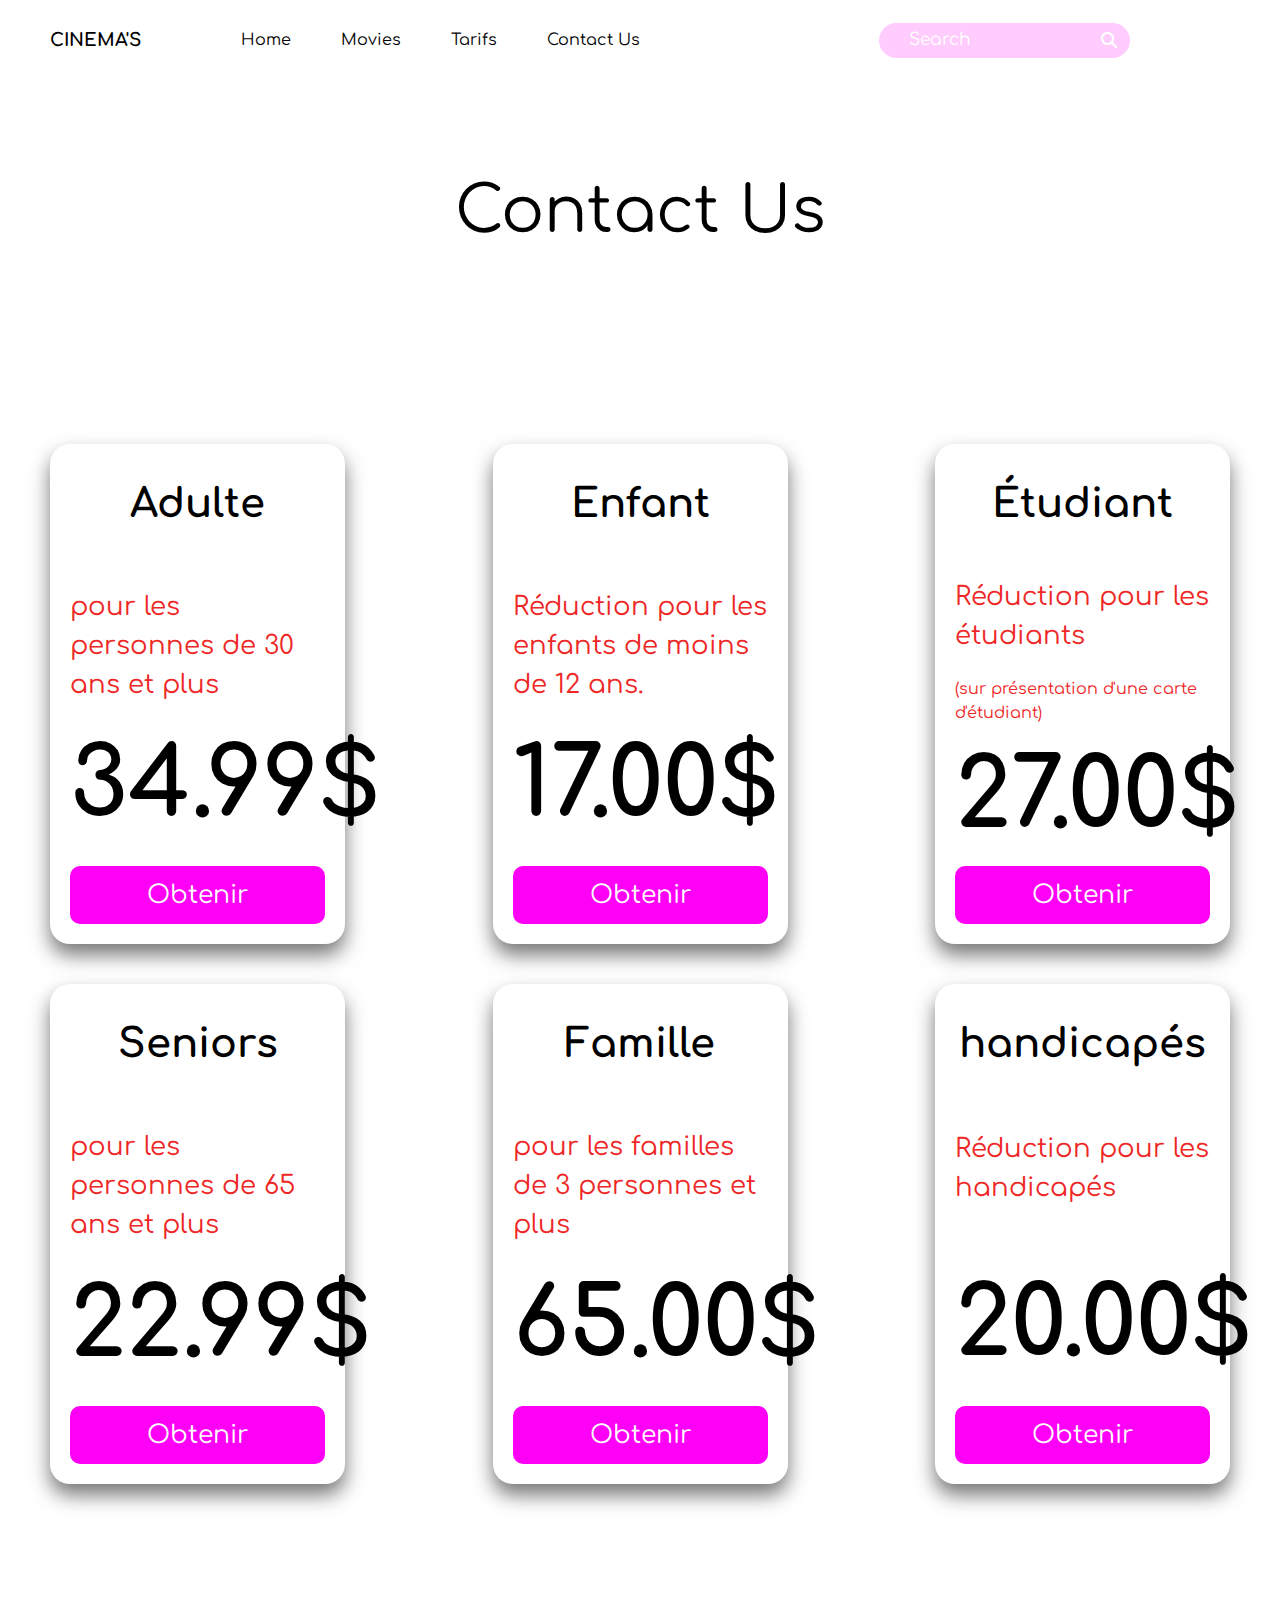
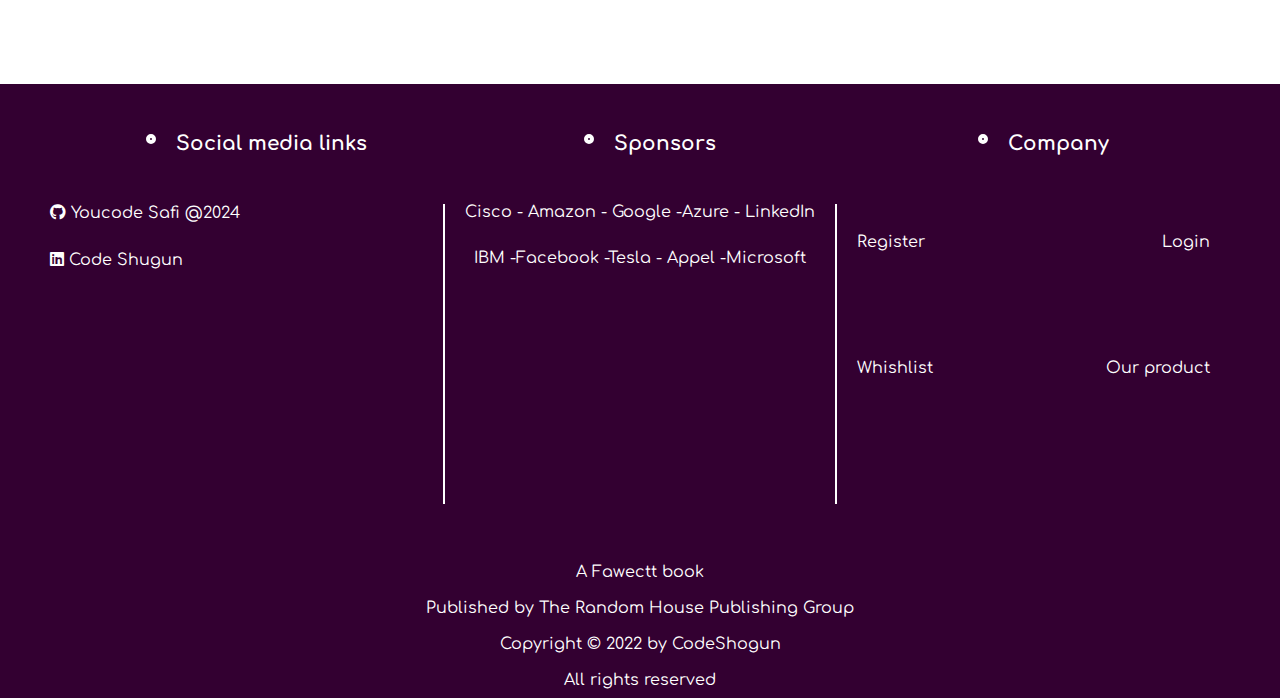
==== project/contact.html @ e2c9d291 "some changes in the navbars and create an empty contact page" ====
<!DOCTYPE html>
<html lang="en">
  <head>
    <meta charset="UTF-8" />
    <meta name="viewport" content="width=device-width, initial-scale=1.0" />
    <link href="/project/index.css" rel="stylesheet" />
    <link href="/project/assets/css/all.min.css" rel="stylesheet" />
    <link href="/project/assets/css/fontawesome.min.css" rel="stylesheet" />

    <title>Cinema's / Home</title>
  </head>
  <body>
    <header>
      <nav>
        <div class="navbar container">
          <h3>CINEMA'S</h3>
          <div>
            <ul class="links">
              <li>
                <a href="/project/">Home</a>
              </li>
              <li>
                <a href="/project/movies">Movies</a>
              </li>
              <li>
                <a href="/project/tarifs">Tarifs</a>
              </li>
              <li>
                <a href="/project/contact.html">Contact Us</a>
              </li>
            </ul>
            <div class="search">
              <input placeholder="Search" />
              <i class="fa-solid fa-magnifying-glass"></i>
            </div>
          </div>
        </div>
      </nav>
    </header>
    <main class="tarifs">
      <h1 class="title">Contact Us</h1>
      <section class="cards container">
        <div class="card">
          <h3>Adulte</h3>
          <p>pour les personnes de 30 ans et plus</p>
          <h2>34.99$</h2>
          <a href="/project/tarifs.html">
            <button>Obtenir</button>
          </a>
        </div>
        <div class="card">
          <h3>Enfant</h3>
          <p>Réduction pour les
            enfants de moins 
            de 12 ans.</p>
          <h2>17.00$</h2>
          <a href="/project/tarifs.html">
            <button>Obtenir</button>
          </a>
        </div>
        <div class="card">
          <h3>Étudiant</h3>
          <p>Réduction pour les
            étudiants</p>
            <p class="sub-condition">(sur présentation d'une carte d'étudiant)</p>
          <h2>27.00$</h2>
          <a href="/project/tarifs.html">
            <button>Obtenir</button>
          </a>
        </div>
        <div class="card">
          <h3>Seniors</h3>
          <p>pour les personnes
            de 65 ans et plus</p>
          <h2>22.99$</h2>
          <a href="/project/tarifs.html">
            <button>Obtenir</button>
          </a>
        </div>
        <div class="card">
          <h3>Famille</h3>
          <p>pour les familles
            de 3 personnes 
            et plus</p>
          <h2>65.00$</h2>
          <a href="/project/tarifs.html">
            <button>Obtenir</button>
          </a>
        </div>
        <div class="card">
          <h3>handicapés</h3>
          <p>Réduction pour les
            handicapés</p>
            <p class="sub-condition"></p>
          <h2>20.00$</h2>
          <a href="/project/tarifs.html">
            <button>Obtenir</button>
          </a>
        </div>
      </section>
    </main>
    <footer>
      <div class="footer container">
        <section>
          <h2><span></span>Social media links</h2>
          <div>
            <p>
              <i class="fa-brands fa-github"></i>
              Youcode Safi @2024
            </p>
            <p>
              <i class="fa-brands fa-linkedin"></i>
              Code Shugun
            </p>
          </div>
        </section>
        <section>
          <h2><span></span>Sponsors</h2>
          <div>
            <p>Cisco - Amazon - Google -Azure - LinkedIn</p>
            <p>IBM -Facebook -Tesla - Appel -Microsoft</p>
          </div>
        </section>
        <section>
          <h2><span></span>Company</h2>
          <div>
            <div class="d-flex">
              <p>Register</p>
              <p>Login</p>
            </div>
            <div class="d-flex">
              <p>Whishlist</p>
              <p>Our product</p>
            </div>
          </div>
        </section>
      </div>
      <div class="copyright">
        <p>A Fawectt book</p>
        <p>Published by The Random House Publishing Group</p>
        <p>Copyright © 2022 by CodeShogun</p>
        <p>All rights reserved</p>
      </div>
    </footer>
  </body>
</html>
---- project/index.css ----
@import url("/project/variables.css");

.container {
  margin-inline: 50px;
}
.navbar {
  height: 80px;
  display: flex;
  align-items: center;
  justify-content: space-between;
}
.navbar h3 {
  font-weight: bold;
  font-size: large;
}

.navbar > div {
  display: flex;
  width: 100%;
  align-items: center;
  justify-content: space-around;
  column-gap: 40px;
}

.navbar > div .links {
  display: flex;
  align-items: center;
  column-gap: 50px;
}

.navbar > div .links li a {
  text-decoration: none;
  color: black;
  transition: 0.3s color ease;
}

.navbar > div .links li a:hover {
  color: var(--primary-color);
}
.navbar .search input {
  border: none;
  padding: 10px 30px 10px 30px;
  border-radius: 20px;
  color: white;
  background-color: var(--primary-color-transparent);
}
.navbar .search input:focus {
  outline: none;
}
.navbar .search input::placeholder {
  color: white;
  font-size: 17px;
}
.navbar .search {
  position: relative;
}
.navbar .search i {
  position: absolute;
  right: 13px;
  top: 9px;
  color: white;
}
header .landing {
  margin-top: 30px;
  margin-bottom: 30px;
  min-height: 90vh;
  border-radius: 20px 20px 200px 20px;
  background: linear-gradient(135deg, #ca26ff 7%, #f4cac0 85%, #fff3b0 100%);
  padding: 20px;
  display: flex;
  row-gap: 20px;
  align-items: center;
}

header .landing .text h1 {
  font-weight: bold;
  color: black;
  font-size: 40px;
  margin-top: 30px;
  margin-bottom: 15px;
  letter-spacing: 10px;
}
header .landing .text h2 {
  font-size: 25px;
  margin-bottom: 25px;
  letter-spacing: 10px;
}

header .landing .text {
  flex-basis: 50%;
  color: white;
  margin-left: 20px;
}

header .landing .text p {
  width: 80%;
  line-height: 1.6;
}
header .landing .text button {
  padding: 15px 30px 15px 30px;
  font-size: 17px;
  margin-top: 20px;
  background-color: black;
  color: white;
  border: none;
  border-radius: 30px;
}

header .landing .image {
  flex-basis: 50%;
  margin-left: auto;
  display: flex;
  justify-content: center;
}

main .section_title {
  position: relative;
  margin: 50px 20px 50px 20px;
}

main .section_title::before {
  content: "";
  position: absolute;
  width: 100%;
  height: 1px;
  background-color: black;
  bottom: 12px;
  z-index: -2;
}
main .section_title h4 {
  font-size: large;
  font-weight: bold;
  margin-left: 40px;
  padding: 10px;
  width: fit-content;
  background-color: white;
}

.films {
  margin-top: 50px;
  margin-bottom: 50px;
  display: flex;
  align-items: flex-start;
  justify-content: space-evenly;
  column-gap: 30px;
}
.films .film {
  position: relative;
  width: 200px;
}
.films .film .cover img {
  border-radius: 20px;
  width: 200px;
  height: 296px;
}

.films .film button {
  width: 100%;
  padding-top: 15px;
  padding-bottom: 15px;
  font-size: large;
  color: white;
  background-color: var(--dark-primary);
  border-radius: 30px;
  border: none;
  margin-top: 15px;
  cursor: pointer;
}
.explore h1 {
  font-size: 30px;
  font-weight: 600;
  text-align: center;
  margin-top: 100px;
  margin-bottom: 50px;
}

.explore .categories {
  display: flex;
  align-items: center;
  column-gap: 30px;
  padding-bottom: 20px;
  width: fit-content;
  margin-inline: auto;
  margin-top: 20px;
  padding-inline: 20px;
  padding-bottom: 1px;
  margin-bottom: 80px;
  border-bottom: 1px solid black;
}

.explore .categories li {
  font-weight: 600;
  cursor: pointer;
  transition: color 0.5 ease;
  padding-bottom: 20px;
  position: relative;
}
.explore .categories li:hover::before {
  position: absolute;
  content: "";
  width: 100%;
  height: 4px;
  border-radius: 10px;
  background-color: var(--dark-primary);
  bottom: -2px;
}

.explore {
  margin-top: 20px;
  margin-bottom: 20px;
}
.explore .images {
  display: grid;
  grid-template-columns: repeat(3, 1fr);
  gap: 50px;
  margin-inline: 200px;
}
.explore .images img {
  width: 100%;
  height: 500px;
  border-radius: 10px;
  object-fit: cover;
}
.services h1 {
  font-size: 30px;
  font-weight: 600;
  margin-top: 100px;
  margin-bottom: 50px;
}

.services .cards {
  display: flex;
  align-items: center;
  justify-content: space-between;
  margin-block: 50px;
  padding-inline: 100px;
}
.services .cards .card {
  width: 300px;
  height: 450px;
  border-radius: 10px;
  box-shadow: 1px 20px 19px 0px #ddd;
  display: flex;
  flex-direction: column;
  justify-content: space-between;
  border-radius: 10px;
  overflow: hidden;
}
.services .cards .card .card_header,
.services .cards .card .card_footer {
  padding: 10px;
  background-color: var(--dark-primary);
  opacity: 0.8;
  text-align: center;
  color: white;
  font-size: 20px;
  cursor: pointer;
}

.services .cards .card .card_content p {
  margin-block: 20px;
  padding-inline: 10px;
  line-height: 1.5;
}

.d-flex {
  display: flex;
  justify-items: center;
  justify-content: space-between;
  margin-inline: 20px;
}

footer {
  min-height: 50vh;
  background-color: var(--dark-primary);
  color: white;
}

.footer {
  display: flex;
  align-items: start;
  padding-block: 50px;
}
.footer section {
  width: 100%;
}
.footer section h2 {
  text-align: center;
  font-size: 20px;
  font-weight: bolder;
  display: flex;
  justify-content: center;
}
.footer section h2 span {
  display: block;
  width: 10px;
  height: 10px;
  border-radius: 50%;
  border: 4px solid white;
  margin-inline: 20px;
}

.footer section div {
  margin-top: 50px;
}
.footer section div p {
  margin-block: 30px;
}

.footer section:nth-child(2) div {
  border-right: 2px solid white;
  border-left: 2px solid white;
  height: 300px;
  text-align: center;
}

footer .copyright p {
  text-align: center;
  padding-block: 10px;
}

/* TARIFS  */

.tarifs .title {
  text-align: center;
  font-size: 64px;
  margin-block: 100px;
}

.tarifs .cards {
  margin-block: 200px;
  display: flex;
  flex-wrap: wrap;
  justify-content: space-between;
  align-items: center;
  gap: 40px;
}

.tarifs .cards .card {
  display: flex;
  flex-direction: column;
  justify-content: space-between;
  width: 25%;
  height: 500px;
  border-radius: 20px;
  padding: 20px;
  box-shadow: 0px 11px 20px 0px #777777;

  & h3 {
    font-size: 40px;
    text-align: center;
    margin-bottom: 30px;
    margin-top: 20px;
    font-weight: bold;
  }
  & h2 {
    font-size: 96px;
    text-align: center;
    font-weight: bolder;
  }
  & p {
    font-size: 26px;
    color: rgb(238, 39, 39);
    line-height: 1.5;
  }
  & .sub-condition {
    font-size: 16px;
  }
  & button {
    padding: 15px 10px 15px 10px;
    border: none;
    border-radius: 10px;
    background-color: var(--primary-color);
    color: white;
    width: 100%;
    font-size: 25px;
    cursor: pointer;
  }
}

.landing-movies {
  height: 90vh;
  border-radius: 20px;
  padding: 40px;
  margin-inline: 20px;
  background-image: url("/project/assets/movie-background .png");
  position: relative;
  & .content {
    position: relative;
    z-index: 99;
    & h1 {
      font-size: 65px;
      color: white;
      font-weight: bold;
      margin-top: 50px;
      margin-bottom: 20px;
      letter-spacing: 3px;
      & span {
        color: var(--primary-color);
      }
    }
    & p {
      font-weight: 900;
      letter-spacing: 1px;
      font-size: 25px;
      color: white;
      line-height: 1.6;
    }
  }
}
.landing-movies::before {
  position: absolute;
  content: "";
  width: 100%;
  height: 100%;
  background-color: rgba(0, 0, 0, 0.53);
  top: 0;
  left: 0;
  border-radius: 20px;
  z-index: 1;
}
.movies {
  & .title {
    margin-block: 20px;
    display: flex;
    align-items: center;
    justify-content: start;
    gap: 5px;
    margin-left: -20px;
    & h3 {
      font-size: 25px;
      font-weight: bold;
    }
    & img {
      width: 50px;
    }
  }
  & .content {
    margin-block: 100px;
    display: grid;
    grid-template-columns: repeat(auto-fill, minmax(500px, 1fr));
    margin-inline: auto;
    gap: 30px;
    & .card {
      box-shadow: 1px 20px 19px 0px #ddd;
      height: 300px;
      border-radius: 20px;
      position: relative;
      & .backImage {
        position: absolute;
        width: 100%;
        height: 100%;
        top: 0;
        left: 0;
        object-fit: cover;
      }
      &::after {
        position: absolute;
        z-index: 55;
        content: "";
        width: 100%;
        height: 100%;
        top: 0;
        left: 0;
        background-color: rgba(0, 0, 0, 0.445);
        border-radius: 10px;
      }
      & .card-content {
        position: relative;
        height: 100%;
        display: flex;
        flex-direction: column;
        justify-content: space-between;
        padding: 20px;
        z-index: 99;
        color: white;
        & h3 {
          font-size: 50px;
          font-weight: bold;
          margin-top: 5px;
          margin-bottom: 20px;
        }
        & p {
          line-height: 1.4;
          width: 90%;
        }
        & a {
            margin-left:auto;
            text-decoration: none;
          & button {
            display: flex;
            align-items: center;
            column-gap:20px;
            margin-left:auto;
            padding-block:10px;
            padding-inline:20px;
            font-size:18px;
            font-weight: bold;
            border-radius: 7px;
            border: none;
            color:white;
            cursor: pointer;
            background-color: var(--primary-color);
            & .ticket {
              width: 30px;
              height: 30px;
            }
          }
        }
      }
    }
  }
  & .viewMore {
    display: flex;
    justify-content: center;
    margin-block:100px;
    & button {
        padding:15px 20px;
        border-radius: 10px;
        border:none;
        background-color: var(--dark-primary);
        color:white;
        font-size: 25px;
        font-weight: bold;
        cursor: pointer;
    }
  }
}
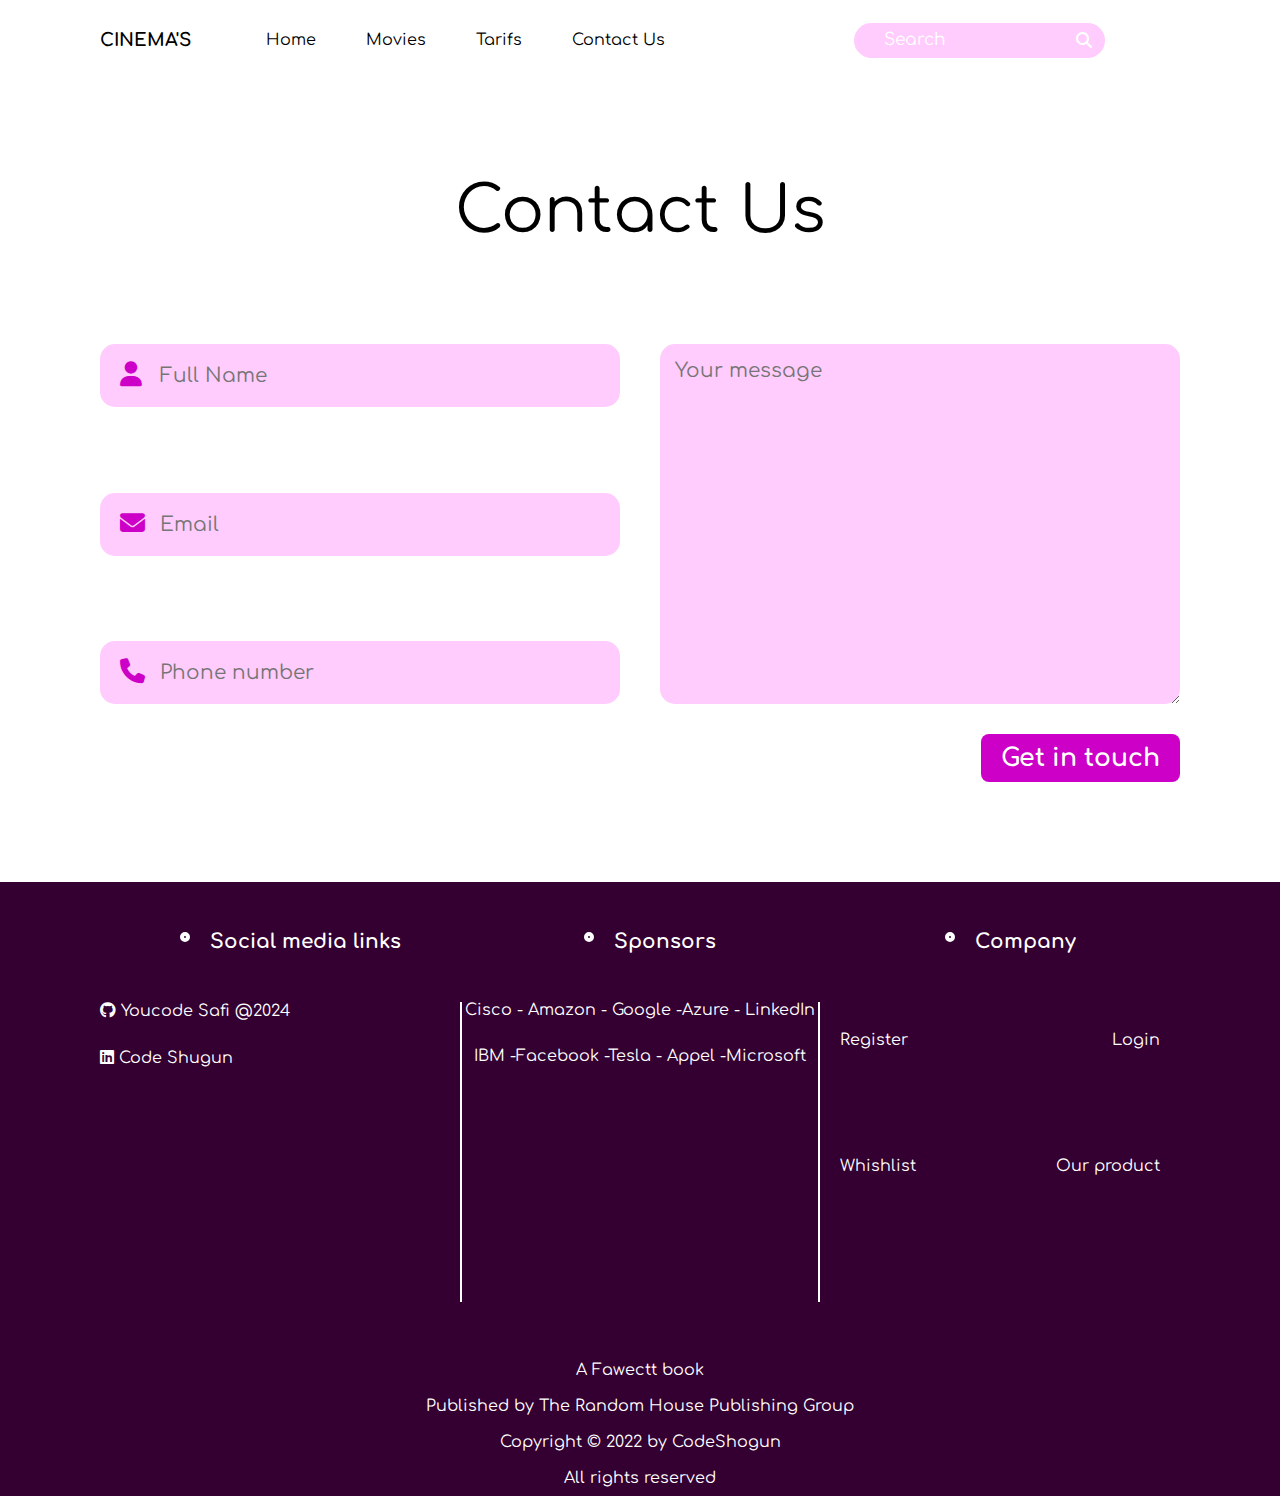
==== commit 18c5d1bb: "end of the project" ====
--- a/project/contact.html
+++ b/project/contact.html
@@ -20,10 +20,10 @@
                 <a href="/project/">Home</a>
               </li>
               <li>
-                <a href="/project/movies">Movies</a>
+                <a href="/project/movies.html">Movies</a>
               </li>
               <li>
-                <a href="/project/tarifs">Tarifs</a>
+                <a href="/project/tarifs.html">Tarifs</a>
               </li>
               <li>
                 <a href="/project/contact.html">Contact Us</a>
@@ -39,65 +39,30 @@
     </header>
     <main class="tarifs">
       <h1 class="title">Contact Us</h1>
-      <section class="cards container">
-        <div class="card">
-          <h3>Adulte</h3>
-          <p>pour les personnes de 30 ans et plus</p>
-          <h2>34.99$</h2>
-          <a href="/project/tarifs.html">
-            <button>Obtenir</button>
-          </a>
+      <section class="contact container">
+        <div class="inputs">
+            <div class="input">
+                <i class="fa-solid fa-user"></i>
+                <input type="text" placeholder="Full Name">
+            </div>
+            <div class="input">
+                <i class="fa-solid fa-envelope"></i>
+                <input type="email" placeholder="Email">
+            </div>
+            <div class="input">
+                <i class="fa-solid fa-phone"></i>
+                <input type="tel" placeholder="Phone number">
+            </div>
         </div>
-        <div class="card">
-          <h3>Enfant</h3>
-          <p>Réduction pour les
-            enfants de moins 
-            de 12 ans.</p>
-          <h2>17.00$</h2>
-          <a href="/project/tarifs.html">
-            <button>Obtenir</button>
-          </a>
-        </div>
-        <div class="card">
-          <h3>Étudiant</h3>
-          <p>Réduction pour les
-            étudiants</p>
-            <p class="sub-condition">(sur présentation d'une carte d'étudiant)</p>
-          <h2>27.00$</h2>
-          <a href="/project/tarifs.html">
-            <button>Obtenir</button>
-          </a>
-        </div>
-        <div class="card">
-          <h3>Seniors</h3>
-          <p>pour les personnes
-            de 65 ans et plus</p>
-          <h2>22.99$</h2>
-          <a href="/project/tarifs.html">
-            <button>Obtenir</button>
-          </a>
-        </div>
-        <div class="card">
-          <h3>Famille</h3>
-          <p>pour les familles
-            de 3 personnes 
-            et plus</p>
-          <h2>65.00$</h2>
-          <a href="/project/tarifs.html">
-            <button>Obtenir</button>
-          </a>
-        </div>
-        <div class="card">
-          <h3>handicapés</h3>
-          <p>Réduction pour les
-            handicapés</p>
-            <p class="sub-condition"></p>
-          <h2>20.00$</h2>
-          <a href="/project/tarifs.html">
-            <button>Obtenir</button>
-          </a>
+        <div class="textarea">
+            <textarea name="message" placeholder="Your message"></textarea>
         </div>
       </section>
+      <div class="submit_button container">
+            <button>
+                Get in touch
+            </button>
+      </div>
     </main>
     <footer>
       <div class="footer container">
--- a/project/index.css
+++ b/project/index.css
@@ -1,7 +1,7 @@
 @import url("/project/variables.css");
 
 .container {
-  margin-inline: 50px;
+  margin-inline: 100px;
 }
 .navbar {
   height: 80px;
@@ -438,7 +438,7 @@
   & .content {
     margin-block: 100px;
     display: grid;
-    grid-template-columns: repeat(auto-fill, minmax(500px, 1fr));
+    grid-template-columns: repeat(auto-fill, minmax(450px, 1fr));
     margin-inline: auto;
     gap: 30px;
     & .card {
@@ -475,7 +475,7 @@
         z-index: 99;
         color: white;
         & h3 {
-          font-size: 50px;
+          font-size: 40px;
           font-weight: bold;
           margin-top: 5px;
           margin-bottom: 20px;
@@ -526,3 +526,73 @@
     }
   }
 }
+
+.contact {
+    display: flex;
+    justify-content: center;
+    align-items: center;
+    column-gap: 40px;
+    height: 40vh;
+    margin-top:100px;
+    & .inputs {
+        display: flex;
+        flex-direction: column;
+        width: 100%;
+        height: 100%;
+        justify-content: space-between;
+        & .input {
+            position: relative;
+            & i {
+                position: absolute;
+                left:20px;
+                top:18px;
+                font-size: 25px;
+                color: var(--secondary-color);
+            }
+            & input {
+                width: 100%;
+                padding-block:20px;
+                padding-inline:40px;
+                padding-left:60px;
+                font-size: 20px;
+                border-radius: 15px;
+                background-color: var(--primary-color-transparent);
+                border:none;
+                &:focus {
+                    outline:none;
+                }
+            }
+        } 
+    }
+    & .textarea {
+        width: 100%;
+        height: 100%;
+        & textarea {
+            width: 100%;
+            height: 100%;
+            border-radius: 15px;
+            background-color: var(--primary-color-transparent);
+            padding:15px;
+            border:none;
+            font-size:20px;
+            &:focus {
+                outline:none;
+            }
+        }
+    }
+}
+.submit_button {
+    display: flex;
+    justify-content: end;
+    margin-top:30px;
+    margin-bottom:100px;
+    & button {
+        padding:10px 20px;
+        border-radius: 8px;
+        border:none;
+        background-color: var(--secondary-color);
+        color:white;
+        font-size: 25px;
+        font-weight: bold;
+    }
+}
